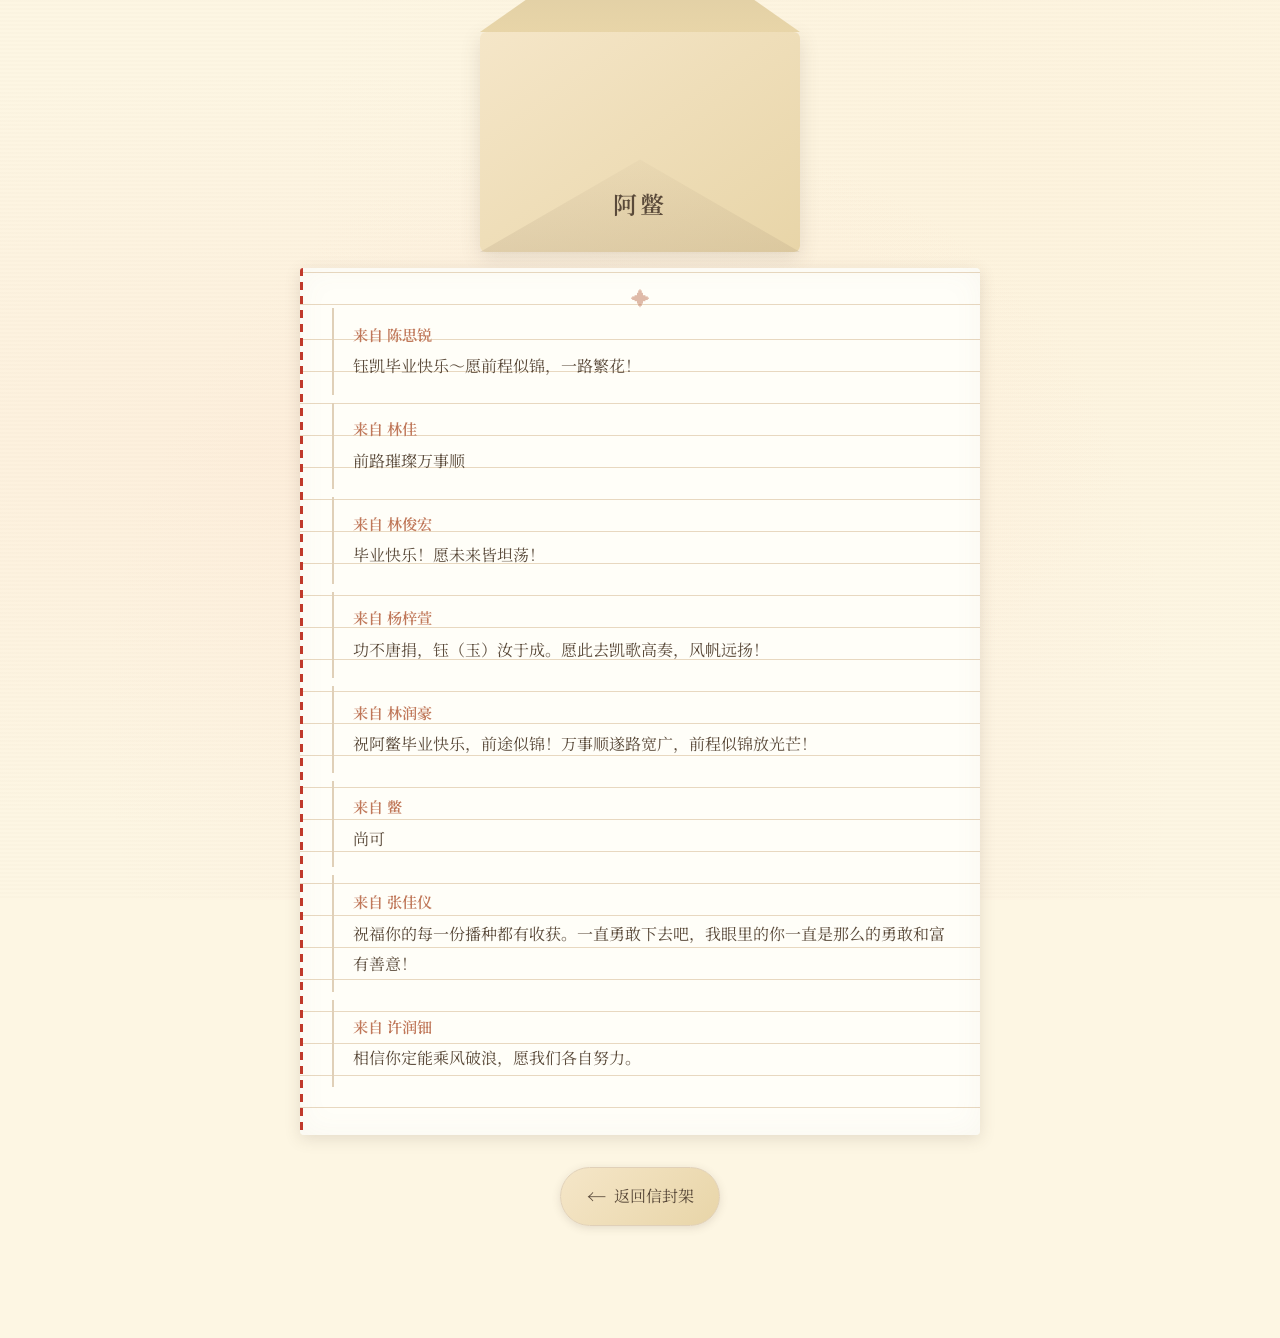
==== abie.html @ 8606c2d9 "Initial commit" ====
<!DOCTYPE html>
<html lang="zh-CN">
<head>
  <meta charset="UTF-8">
  <meta name="viewport" content="width=device-width, initial-scale=1.0">
  <title>时光信封 · 阿鳖的祝福</title>
  <link rel="stylesheet" href="./css/style.css">
</head>
<body>

  <script type="application/json" id="blessing-data">
  {
    "name": "阿鳖",
    "blessings": [
      {
        "from": "陈思锐",
        "text": "钰凯毕业快乐～愿前程似锦，一路繁花！"
      },
      {
        "from": "林佳",
        "text": "前路璀璨万事顺"
      },
      {
        "from": "林俊宏",
        "text": "毕业快乐！愿未来皆坦荡！"
      },
      {
        "from": "杨梓萱",
        "text": "功不唐捐，钰（玉）汝于成。愿此去凯歌高奏，风帆远扬！"
      },
      {
        "from": "林润豪",
        "text": "祝阿鳖毕业快乐，前途似锦！万事顺遂路宽广，前程似锦放光芒！"
      },
      {
        "from": "鳖",
        "text": "尚可"
      },
      {
        "from": "张佳仪",
        "text": "祝福你的每一份播种都有收获。一直勇敢下去吧，我眼里的你一直是那么的勇敢和富有善意！"
      },
      {
        "from": "许润钿",
        "text": "相信你定能乘风破浪，愿我们各自努力。"
      }
    ]
  }
  </script>

  <div class="letter-scene">
    <div class="detail-envelope">
      <div class="detail-envelope-body">
        <div class="detail-envelope-flap"></div>
        <span class="detail-envelope-name">阿鳖</span>
        <div class="detail-envelope-wax"></div>
      </div>
    </div>
    <div class="letter-paper">
      <div id="blessing-list"></div>
    </div>
    <a href="./index.html" class="back-btn">
      <span class="arrow">←</span> 返回信封架
    </a>
  </div>

  <div class="page-footer"></div>
  <script src="./js/detail.js"></script>
</body>
</html>
---- css/style.css ----
/* ============================================
   毕业祝福网站 - 全局样式
   主题：时光信封 / 毕业季
   ============================================ */

/* ---------- 引入 Google Fonts ---------- */
@import url('https://fonts.googleapis.com/css2?family=Noto+Serif+SC:wght@400;600;700&display=swap');

/* ---------- CSS 变量定义 ---------- */
:root {
  /* 主色调：复古信纸米黄/淡粉 */
  --bg-primary: #fdf6e3;
  --bg-secondary: #fef9ef;
  --bg-warm-pink: #fff0f0;
  /* 信封颜色 */
  --envelope-body: #f5e6c8;
  --envelope-flap: #e8d5a8;
  --envelope-shadow: #d4c4a0;
  /* 信纸颜色 */
  --letter-bg: #fffef8;
  --letter-line: #e8d8c0;
  /* 文字颜色 */
  --text-primary: #5a4a3a;
  --text-secondary: #8a7a6a;
  --text-accent: #c0785a;
  /* 装饰色 */
  --stamp-red: #c0392b;
  --stamp-border: #e74c3c;
  --wax-red: #a93226;
  /* 其他 */
  --border-soft: #e0d0b8;
  --shadow-soft: rgba(90, 74, 58, 0.15);
  --transition-smooth: 0.3s cubic-bezier(0.4, 0, 0.2, 1);
}

/* ---------- 全局重置 ---------- */
*,
*::before,
*::after {
  margin: 0;
  padding: 0;
  box-sizing: border-box;
}

html {
  font-size: 16px;
  scroll-behavior: smooth;
}

body {
  font-family: 'Noto Serif SC', 'Georgia', serif;
  color: var(--text-primary);
  background-color: var(--bg-primary);
  min-height: 100vh;
  overflow-x: hidden;
  line-height: 1.8;
}

/* ---------- 复古信纸背景纹理 ---------- */
body::before {
  content: '';
  position: fixed;
  top: 0;
  left: 0;
  width: 100%;
  height: 100%;
  /* 多层渐变模拟旧纸张质感 */
  background:
    /* 细微噪点纹理 */
    repeating-linear-gradient(
      0deg,
      transparent,
      transparent 2px,
      rgba(139, 119, 90, 0.02) 2px,
      rgba(139, 119, 90, 0.02) 4px
    ),
    /* 淡粉色光晕 */
    radial-gradient(ellipse at 20% 50%, rgba(255, 200, 180, 0.15) 0%, transparent 60%),
    radial-gradient(ellipse at 80% 20%, rgba(255, 220, 180, 0.12) 0%, transparent 50%),
    radial-gradient(ellipse at 50% 80%, rgba(255, 180, 180, 0.1) 0%, transparent 60%),
    /* 基底色 */
    var(--bg-primary);
  pointer-events: none;
  z-index: 0;
}

/* ---------- 通用容器 ---------- */
.container {
  position: relative;
  z-index: 1;
  max-width: 1200px;
  margin: 0 auto;
  padding: 2rem 1.5rem;
}

/* ---------- 页面标题 ---------- */
.page-title {
  text-align: center;
  padding: 2rem 0 1rem;
  position: relative;
  z-index: 1;
}

.page-title h1 {
  font-size: 2.5rem;
  font-weight: 700;
  color: var(--text-primary);
  letter-spacing: 0.15em;
  margin-bottom: 0.5rem;
  /* 标题淡入动画 */
  animation: titleFadeIn 1.2s ease-out;
}

.page-title .subtitle {
  font-size: 1.1rem;
  color: var(--text-secondary);
  font-weight: 400;
  letter-spacing: 0.08em;
  animation: titleFadeIn 1.2s ease-out 0.3s both;
}

/* 标题装饰线 */
.page-title::after {
  content: '';
  display: block;
  width: 120px;
  height: 2px;
  background: linear-gradient(90deg, transparent, var(--text-accent), transparent);
  margin: 1rem auto 0;
  animation: titleFadeIn 1.2s ease-out 0.5s both;
}

/* ============================================
   首页 - 信封卡片网格
   ============================================ */

.envelope-grid {
  display: grid;
  grid-template-columns: repeat(3, 1fr);
  gap: 2.5rem;
  padding: 2rem 0;
  max-width: 960px;
  margin: 0 auto;
}

/* ---------- 信封卡片 ---------- */
.envelope-card {
  position: relative;
  cursor: pointer;
  text-decoration: none;
  color: inherit;
  display: block;
  /* 入场动画延迟由 JS 控制 */
  opacity: 0;
  animation: cardSlideUp 0.6s ease-out forwards;
}

/* 信封主体 */
.envelope-body {
  position: relative;
  width: 100%;
  aspect-ratio: 5 / 3.5;
  background: linear-gradient(145deg, var(--envelope-body), var(--envelope-flap));
  border-radius: 6px;
  box-shadow:
    0 4px 12px var(--shadow-soft),
    0 1px 3px rgba(0, 0, 0, 0.08);
  overflow: hidden;
  transition: transform var(--transition-smooth), box-shadow var(--transition-smooth);
}

/* 信封内部深色三角（模拟信封内侧） */
.envelope-body::before {
  content: '';
  position: absolute;
  bottom: 0;
  left: 0;
  width: 100%;
  height: 60%;
  background: linear-gradient(to top, rgba(180, 160, 130, 0.2), transparent);
  clip-path: polygon(0% 100%, 50% 30%, 100% 100%);
  z-index: 1;
}

/* 信封盖（三角形翻盖） */
.envelope-flap {
  position: absolute;
  top: 0;
  left: 0;
  width: 100%;
  height: 55%;
  background: linear-gradient(180deg, var(--envelope-flap), var(--envelope-shadow));
  clip-path: polygon(0% 0%, 50% 85%, 100% 0%);
  z-index: 2;
  transform-origin: top center;
  transition: transform 0.4s ease;
}

/* 信封上的名字标签 */
.envelope-name {
  position: absolute;
  bottom: 15%;
  left: 50%;
  transform: translateX(-50%);
  z-index: 3;
  font-size: 1.3rem;
  font-weight: 600;
  color: var(--text-primary);
  letter-spacing: 0.1em;
  white-space: nowrap;
  text-shadow: 0 1px 2px rgba(255, 255, 255, 0.6);
}

/* 邮票装饰 */
.envelope-stamp {
  position: absolute;
  top: 10%;
  right: 10%;
  z-index: 3;
  width: 40px;
  height: 48px;
  background: var(--stamp-red);
  border: 2px dashed var(--stamp-border);
  border-radius: 2px;
  display: flex;
  align-items: center;
  justify-content: center;
  font-size: 0.7rem;
  color: #fff;
  font-weight: 700;
  letter-spacing: 0.05em;
  transform: rotate(5deg);
  box-shadow: 0 1px 3px rgba(0, 0, 0, 0.15);
}

/* 封蜡印章装饰 */
.envelope-wax {
  position: absolute;
  bottom: 38%;
  left: 50%;
  transform: translateX(-50%);
  z-index: 4;
  width: 28px;
  height: 28px;
  background: radial-gradient(circle, #d44, var(--wax-red));
  border-radius: 50%;
  box-shadow: 0 2px 4px rgba(0, 0, 0, 0.2);
}

/* 封蜡十字纹 */
.envelope-wax::before,
.envelope-wax::after {
  content: '';
  position: absolute;
  background: rgba(255, 255, 255, 0.3);
}
.envelope-wax::before {
  width: 60%;
  height: 2px;
  top: 50%;
  left: 20%;
  transform: translateY(-50%);
}
.envelope-wax::after {
  width: 2px;
  height: 60%;
  left: 50%;
  top: 20%;
  transform: translateX(-50%);
}

/* ---------- 信封 Hover 效果 ---------- */
.envelope-card:hover .envelope-body {
  transform: translateY(-6px) scale(1.03);
  box-shadow:
    0 12px 28px var(--shadow-soft),
    0 4px 8px rgba(0, 0, 0, 0.1);
}

/* Hover 时信封盖轻微打开 */
.envelope-card:hover .envelope-flap {
  transform: rotateX(-15deg);
}

/* Hover 晃动动画 */
.envelope-card:hover .envelope-body {
  animation: envelopeShake 0.5s ease-in-out;
}

/* Hover 光影浮动 */
.envelope-card::after {
  content: '';
  position: absolute;
  top: 0;
  left: -100%;
  width: 60%;
  height: 100%;
  background: linear-gradient(
    90deg,
    transparent,
    rgba(255, 255, 255, 0.25),
    transparent
  );
  z-index: 5;
  pointer-events: none;
  transition: none;
}

.envelope-card:hover::after {
  animation: lightSweep 0.8s ease-in-out;
}

/* ============================================
   详情页 - 拆信动画 & 信纸
   ============================================ */

/* ---------- 拆信动画容器 ---------- */
.letter-scene {
  display: flex;
  flex-direction: column;
  align-items: center;
  justify-content: center;
  min-height: 80vh;
  padding: 2rem 1rem;
  position: relative;
  z-index: 1;
}

/* 详情页信封（较大尺寸） */
.detail-envelope {
  position: relative;
  width: 320px;
  height: 220px;
  perspective: 800px;
  margin-bottom: 2rem;
}

/* 详情页信封主体 */
.detail-envelope-body {
  position: relative;
  width: 100%;
  height: 100%;
  background: linear-gradient(145deg, var(--envelope-body), var(--envelope-flap));
  border-radius: 6px;
  box-shadow: 0 6px 20px var(--shadow-soft);
  overflow: visible;
}

/* 详情页信封盖 */
.detail-envelope-flap {
  position: absolute;
  top: 0;
  left: 0;
  width: 100%;
  height: 60%;
  background: linear-gradient(180deg, var(--envelope-flap), var(--envelope-shadow));
  clip-path: polygon(0% 0%, 50% 85%, 100% 0%);
  transform-origin: top center;
  z-index: 3;
  /* 初始关闭状态 */
  transform: rotateX(0deg);
  transition: transform 1s ease-in-out;
}

/* 拆信动画：信封盖打开 */
.detail-envelope.open .detail-envelope-flap {
  transform: rotateX(-180deg);
}

/* 详情页信封内侧 */
.detail-envelope-body::before {
  content: '';
  position: absolute;
  bottom: 0;
  left: 0;
  width: 100%;
  height: 60%;
  background: linear-gradient(to top, rgba(180, 160, 130, 0.25), transparent);
  clip-path: polygon(0% 100%, 50% 30%, 100% 100%);
  z-index: 1;
}

/* 详情页封蜡 */
.detail-envelope-wax {
  position: absolute;
  top: 45%;
  left: 50%;
  transform: translate(-50%, -50%);
  z-index: 4;
  width: 36px;
  height: 36px;
  background: radial-gradient(circle, #d44, var(--wax-red));
  border-radius: 50%;
  box-shadow: 0 2px 6px rgba(0, 0, 0, 0.25);
  transition: opacity 0.5s ease;
}

.detail-envelope-wax::before,
.detail-envelope-wax::after {
  content: '';
  position: absolute;
  background: rgba(255, 255, 255, 0.3);
}
.detail-envelope-wax::before {
  width: 60%;
  height: 2px;
  top: 50%;
  left: 20%;
  transform: translateY(-50%);
}
.detail-envelope-wax::after {
  width: 2px;
  height: 60%;
  left: 50%;
  top: 20%;
  transform: translateX(-50%);
}

/* 拆信时封蜡消失 */
.detail-envelope.open .detail-envelope-wax {
  opacity: 0;
}

/* 详情页收信人名字 */
.detail-envelope-name {
  position: absolute;
  bottom: 12%;
  left: 50%;
  transform: translateX(-50%);
  z-index: 2;
  font-size: 1.5rem;
  font-weight: 600;
  color: var(--text-primary);
  letter-spacing: 0.12em;
}

/* ---------- 信纸 ---------- */
.letter-paper {
  position: relative;
  width: 90%;
  max-width: 680px;
  background: var(--letter-bg);
  border-radius: 4px;
  padding: 2.5rem 2rem;
  /* 信纸横线效果 */
  background-image:
    repeating-linear-gradient(
      transparent,
      transparent 31px,
      var(--letter-line) 31px,
      var(--letter-line) 32px
    );
  background-position: 0 2.5rem;
  box-shadow:
    0 4px 16px var(--shadow-soft),
    inset 0 0 30px rgba(139, 119, 90, 0.05);
  /* 初始隐藏，等待拆信动画后出现 */
  opacity: 0;
  transform: translateY(30px);
  transition: opacity 0.8s ease, transform 0.8s ease;
  margin-top: -1rem;
}

/* 信纸出现 */
.letter-paper.visible {
  opacity: 1;
  transform: translateY(0);
}

/* 信纸顶部装饰 */
.letter-paper::before {
  content: '✦';
  position: absolute;
  top: 0.8rem;
  left: 50%;
  transform: translateX(-50%);
  font-size: 1.2rem;
  color: var(--text-accent);
  opacity: 0.5;
}

/* 信纸左上角红色竖线（模拟信纸装订线） */
.letter-paper::after {
  content: '';
  position: absolute;
  top: 0;
  left: 0;
  width: 3px;
  height: 100%;
  background: repeating-linear-gradient(
    to bottom,
    var(--stamp-red) 0px,
    var(--stamp-red) 8px,
    transparent 8px,
    transparent 14px
  );
  border-radius: 3px 0 0 3px;
}

/* ---------- 祝福内容 ---------- */
.blessing-item {
  padding: 0.8rem 0 0.8rem 1.2rem;
  margin-bottom: 0.5rem;
  border-left: 2px solid var(--border-soft);
  opacity: 0;
  transform: translateY(10px);
  transition: opacity 0.6s ease, transform 0.6s ease;
}

/* 祝福条目淡入 */
.blessing-item.fade-in {
  opacity: 1;
  transform: translateY(0);
}

/* 祝福者名字 */
.blessing-from {
  font-weight: 600;
  color: var(--text-accent);
  font-size: 0.95rem;
  margin-bottom: 0.2rem;
}

/* 祝福内容 */
.blessing-text {
  font-size: 1rem;
  color: var(--text-primary);
  line-height: 1.9;
}

/* ---------- 返回按钮 ---------- */
.back-btn {
  display: inline-flex;
  align-items: center;
  gap: 0.5rem;
  padding: 0.7rem 1.6rem;
  margin: 2rem auto;
  background: linear-gradient(135deg, var(--envelope-body), var(--envelope-flap));
  color: var(--text-primary);
  border: 1px solid var(--border-soft);
  border-radius: 30px;
  font-family: 'Noto Serif SC', serif;
  font-size: 1rem;
  cursor: pointer;
  text-decoration: none;
  transition: all var(--transition-smooth);
  box-shadow: 0 2px 8px var(--shadow-soft);
}

.back-btn:hover {
  transform: translateY(-2px);
  box-shadow: 0 4px 14px var(--shadow-soft);
  background: linear-gradient(135deg, var(--envelope-flap), var(--envelope-shadow));
}

.back-btn .arrow {
  font-size: 1.2rem;
  transition: transform var(--transition-smooth);
}

.back-btn:hover .arrow {
  transform: translateX(-3px);
}

/* ---------- 花瓣画布（首页背景） ---------- */
#petal-canvas {
  position: fixed;
  top: 0;
  left: 0;
  width: 100%;
  height: 100%;
  pointer-events: none;
  z-index: 0;
}

/* ============================================
   关键帧动画
   ============================================ */

/* 标题淡入 */
@keyframes titleFadeIn {
  from {
    opacity: 0;
    transform: translateY(-15px);
  }
  to {
    opacity: 1;
    transform: translateY(0);
  }
}

/* 卡片上滑入场 */
@keyframes cardSlideUp {
  from {
    opacity: 0;
    transform: translateY(40px);
  }
  to {
    opacity: 1;
    transform: translateY(0);
  }
}

/* 信封晃动 */
@keyframes envelopeShake {
  0%   { transform: translateY(-6px) scale(1.03) rotate(0deg); }
  25%  { transform: translateY(-6px) scale(1.03) rotate(-2deg); }
  50%  { transform: translateY(-6px) scale(1.03) rotate(2deg); }
  75%  { transform: translateY(-6px) scale(1.03) rotate(-1deg); }
  100% { transform: translateY(-6px) scale(1.03) rotate(0deg); }
}

/* 光影扫过 */
@keyframes lightSweep {
  from { left: -100%; }
  to   { left: 150%; }
}

/* 信纸从信封抽出 */
@keyframes letterSlideOut {
  from {
    opacity: 0;
    transform: translateY(60px) scale(0.95);
  }
  to {
    opacity: 1;
    transform: translateY(0) scale(1);
  }
}

/* 花瓣飘落（CSS 备用，主要用 Canvas） */
@keyframes petalFall {
  0% {
    opacity: 1;
    transform: translateY(-10vh) rotate(0deg) translateX(0);
  }
  100% {
    opacity: 0;
    transform: translateY(110vh) rotate(720deg) translateX(80px);
  }
}

/* 呼吸式微动（信封待机） */
@keyframes breathe {
  0%, 100% { transform: translateY(0); }
  50%      { transform: translateY(-3px); }
}

/* ============================================
   响应式设计
   ============================================ */

/* 平板 */
@media (max-width: 900px) {
  .envelope-grid {
    grid-template-columns: repeat(2, 1fr);
    gap: 2rem;
  }

  .page-title h1 {
    font-size: 2rem;
  }

  .detail-envelope {
    width: 260px;
    height: 180px;
  }

  .letter-paper {
    padding: 2rem 1.5rem;
  }
}

/* 手机 */
@media (max-width: 600px) {
  .envelope-grid {
    grid-template-columns: 1fr;
    gap: 1.5rem;
    max-width: 320px;
  }

  .page-title h1 {
    font-size: 1.6rem;
  }

  .page-title .subtitle {
    font-size: 0.95rem;
  }

  .container {
    padding: 1rem 0.8rem;
  }

  .envelope-name {
    font-size: 1.1rem;
  }

  .envelope-stamp {
    width: 32px;
    height: 38px;
    font-size: 0.6rem;
  }

  .detail-envelope {
    width: 220px;
    height: 155px;
  }

  .detail-envelope-name {
    font-size: 1.2rem;
  }

  .letter-paper {
    padding: 1.5rem 1.2rem;
    width: 95%;
  }

  .blessing-text {
    font-size: 0.9rem;
  }

  .back-btn {
    font-size: 0.9rem;
    padding: 0.6rem 1.3rem;
  }
}

/* ============================================
   辅助工具类
   ============================================ */

/* 隐藏 JSON 数据标签 */
.hidden-data {
  display: none !important;
}

/* 文字居中 */
.text-center {
  text-align: center;
}

/* 底部留白 */
.page-footer {
  height: 3rem;
}
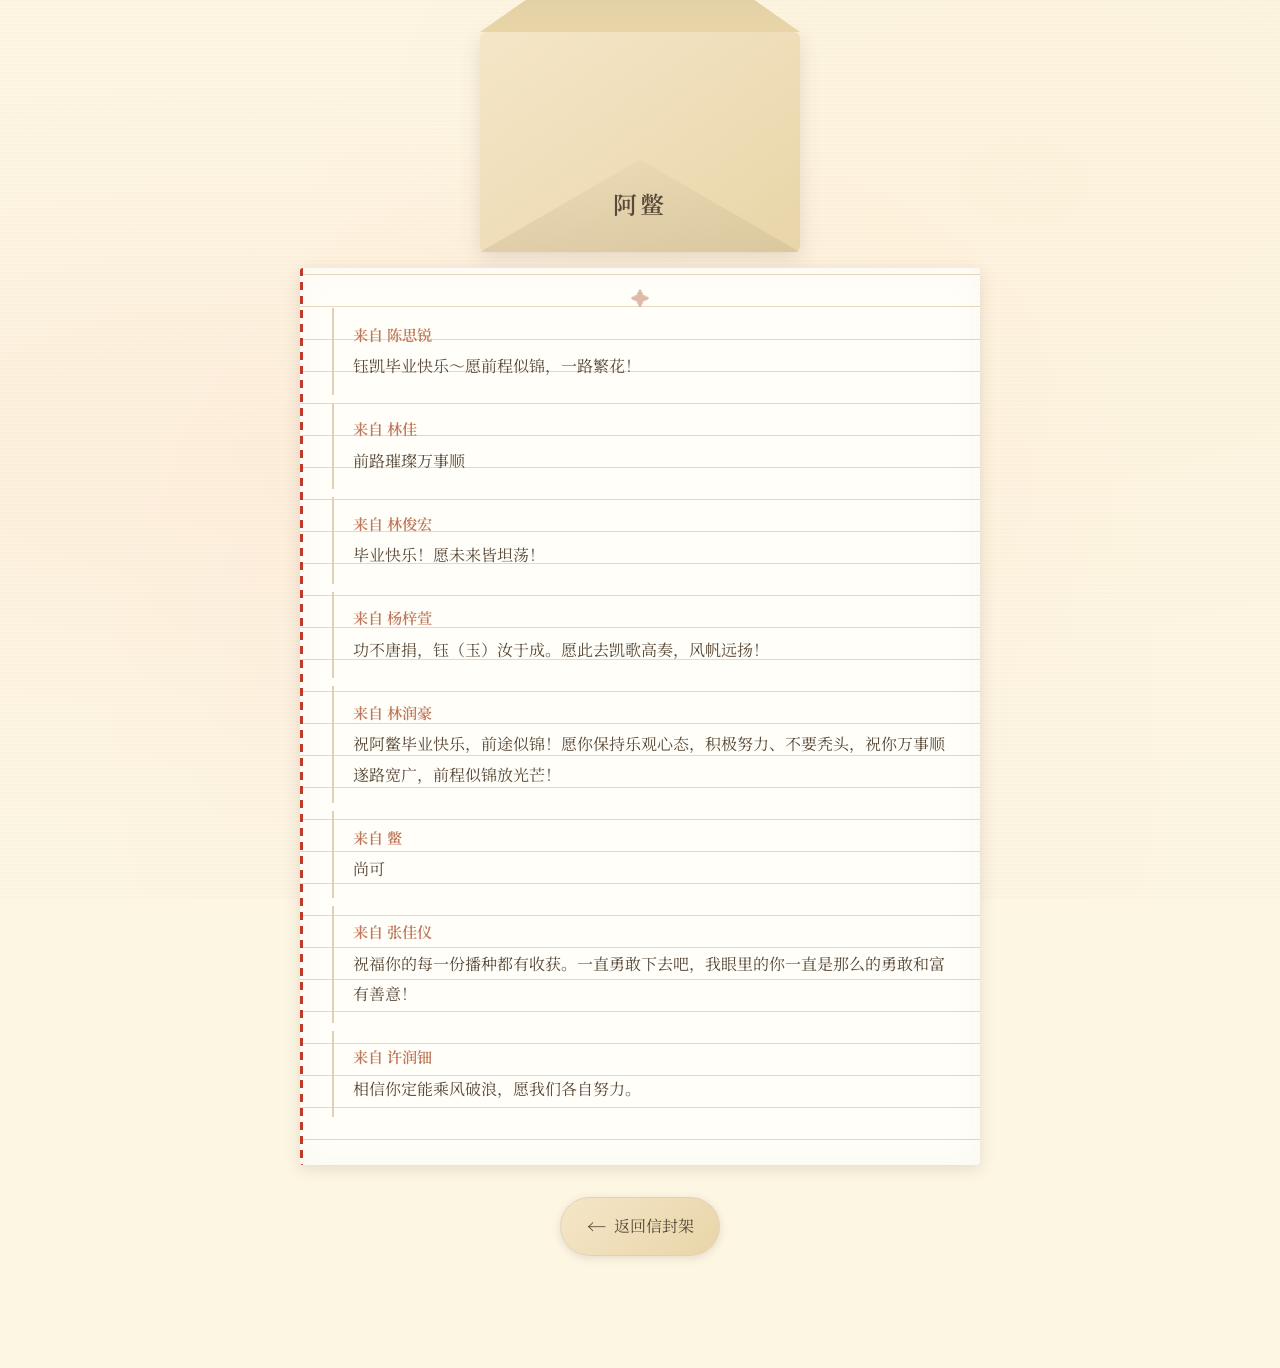
==== commit 2dfb8fa8: "V1.0.1" ====
--- a/abie.html
+++ b/abie.html
@@ -30,7 +30,7 @@
       },
       {
         "from": "林润豪",
-        "text": "祝阿鳖毕业快乐，前途似锦！万事顺遂路宽广，前程似锦放光芒！"
+        "text": "祝阿鳖毕业快乐，前途似锦！愿你保持乐观心态，积极努力、不要秃头，祝你万事顺遂路宽广，前程似锦放光芒！"
       },
       {
         "from": "鳖",
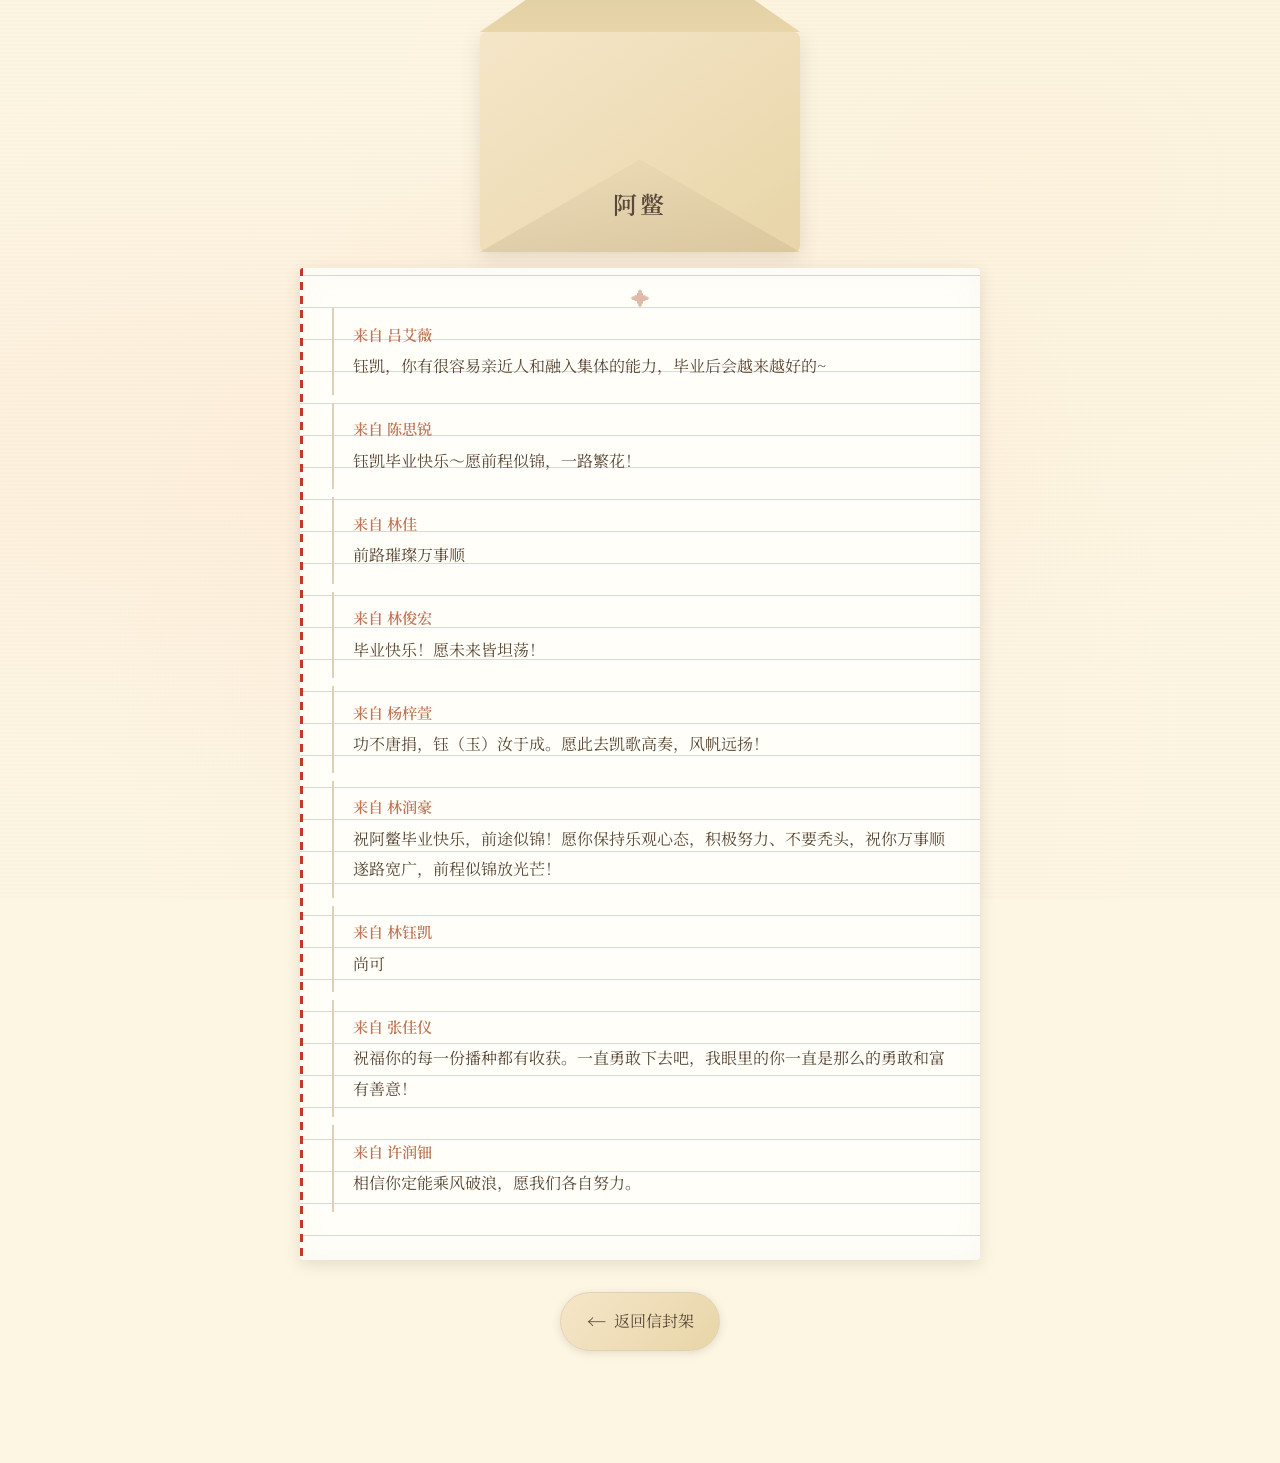
==== commit c204ff5f: "V1.0.2" ====
--- a/abie.html
+++ b/abie.html
@@ -12,6 +12,10 @@
   {
     "name": "阿鳖",
     "blessings": [
+      {
+        "from": "吕艾薇",
+        "text": "钰凯，你有很容易亲近人和融入集体的能力，毕业后会越来越好的~"
+      },
       {
         "from": "陈思锐",
         "text": "钰凯毕业快乐～愿前程似锦，一路繁花！"
@@ -33,7 +37,7 @@
         "text": "祝阿鳖毕业快乐，前途似锦！愿你保持乐观心态，积极努力、不要秃头，祝你万事顺遂路宽广，前程似锦放光芒！"
       },
       {
-        "from": "鳖",
+        "from": "林钰凯",
         "text": "尚可"
       },
       {
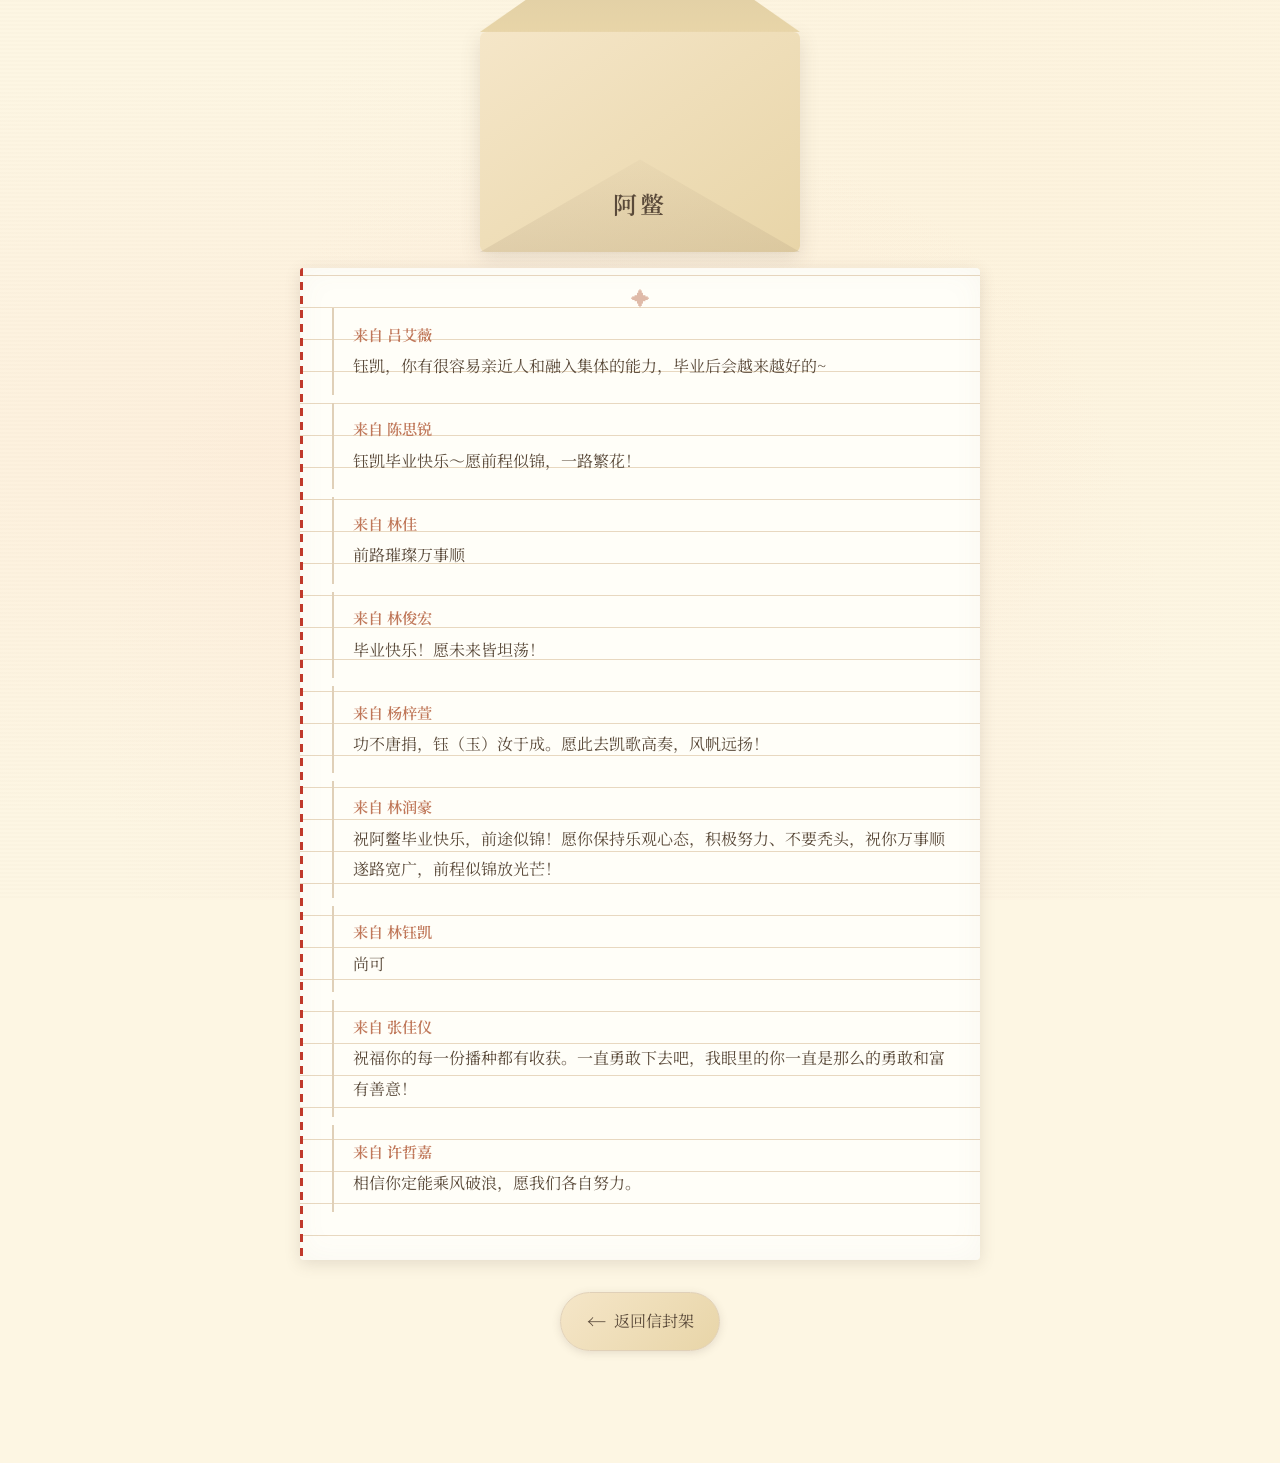
==== commit 79eb8cc7: "V1.0.3" ====
--- a/abie.html
+++ b/abie.html
@@ -45,7 +45,7 @@
         "text": "祝福你的每一份播种都有收获。一直勇敢下去吧，我眼里的你一直是那么的勇敢和富有善意！"
       },
       {
-        "from": "许润钿",
+        "from": "许哲嘉",
         "text": "相信你定能乘风破浪，愿我们各自努力。"
       }
     ]
